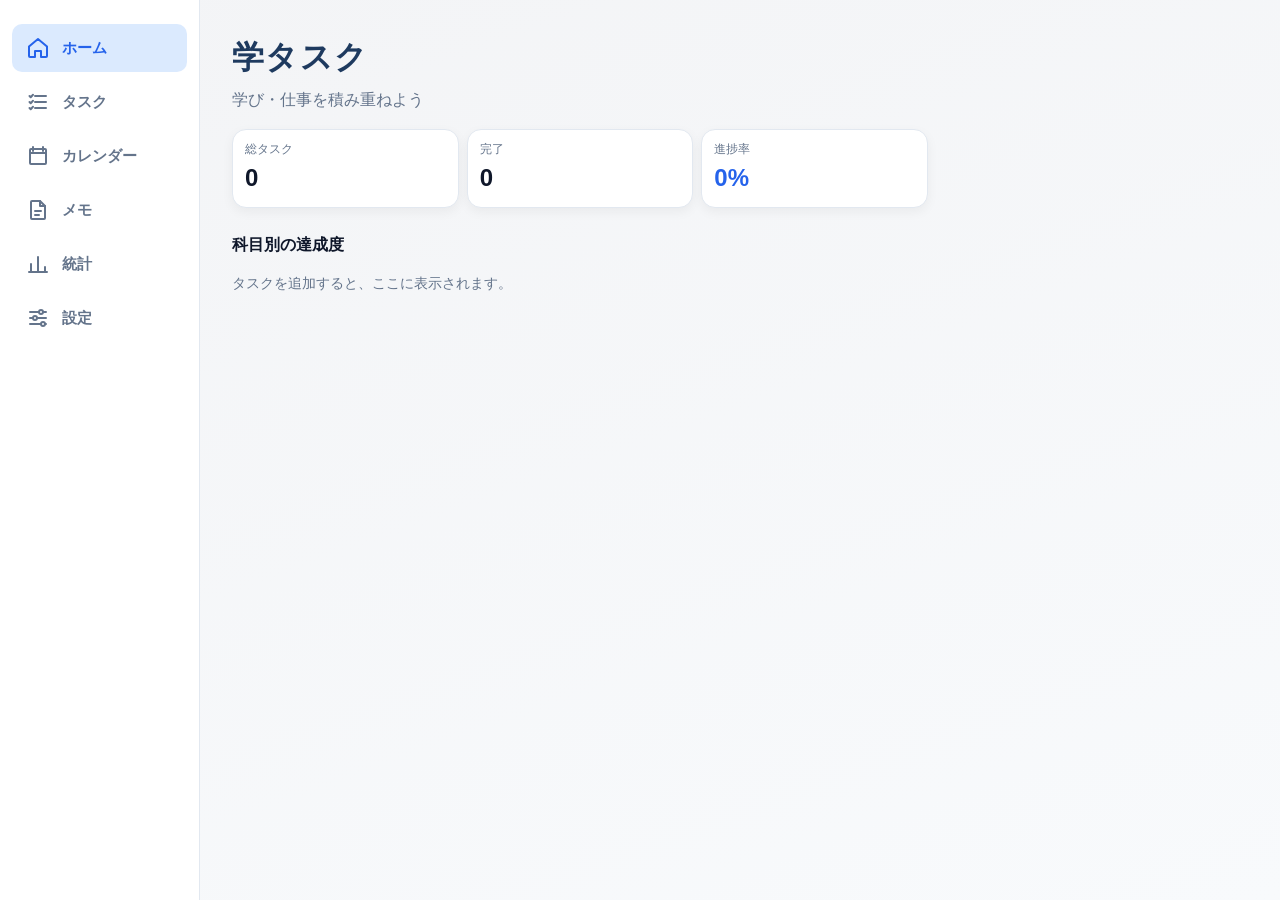
==== index.html @ af055124 "Add files via upload" ====
<!DOCTYPE html>
<html lang="ja">
<head>
  <meta charset="UTF-8">
  <meta name="viewport" content="width=device-width, initial-scale=1.0">
  <title>学タスク</title>
  <link rel="stylesheet" href="style.css">
</head>
<body>
  <h1>学タスク</h1>
  <p>学び・仕事を積み重ねよう</p>
 
  <div class="summary">
    <div><small>総タスク</small><b id="sumTotal">0</b></div>
    <div><small>完了</small><b id="sumDone">0</b></div>
    <div><small>進捗率</small><b id="sumRate">0%</b></div>
  </div>
 
  <h2>科目別の達成度</h2>
  <div id="catBars"></div>
 
  
     <nav class="tabbar">
    <a href="index.html" class="tab on">
      <svg viewBox="0 0 24 24" aria-hidden="true">
        <path d="M3 10.5 12 3l9 7.5V20a1 1 0 0 1-1 1h-5v-6H9v6H4a1 1 0 0 1-1-1z"/>
      </svg>
      <span>ホーム</span>
    </a>
    <a href="tasks.html" class="tab">
      <svg viewBox="0 0 24 24" aria-hidden="true">
        <path d="M9 6h11M9 12h11M9 18h11"/>
        <path d="m3.5 6 1.2 1.2L7 4.8M3.5 12l1.2 1.2L7 10.8M3.5 18l1.2 1.2L7 16.8"/>
      </svg>
      <span>タスク</span>
    </a>
     <a href="calendar.html" class="tab">
      <svg viewBox="0 0 24 24" aria-hidden="true">
        <path d="M7 3v4M17 3v4M4 9h16"/>
        <path d="M5 5h14a1 1 0 0 1 1 1v13a1 1 0 0 1-1 1H5a1 1 0 0 1-1-1V6a1 1 0 0 1 1-1z"/>
      </svg>
      <span>カレンダー</span>
    </a>
    <a href="memo.html" class="tab">
      <svg viewBox="0 0 24 24" aria-hidden="true">
        <path d="M14 3H6a1 1 0 0 0-1 1v16a1 1 0 0 0 1 1h12a1 1 0 0 0 1-1V8z"/>
        <path d="M14 3v5h5M9 13h6M9 17h4"/>
      </svg>
      <span>メモ</span>
    </a>
     <a href="stats.html" class="tab">
      <svg viewBox="0 0 24 24" aria-hidden="true">
        <path d="M5 20v-8M12 20V5M19 20v-5M3 20h18"/>
      </svg>
      <span>統計</span>
    </a>
      <a href="settings.html" class="tab">
      <svg viewBox="0 0 24 24" aria-hidden="true">
        <path d="M4 6h9M17 6h3M4 12h3M11 12h9M4 18h11M19 18h1"/>
        <circle cx="15" cy="6" r="2"/>
        <circle cx="9" cy="12" r="2"/>
        <circle cx="17" cy="18" r="2"/>
      </svg>
      <span>設定</span>
    </a>
    </nav>
 
  <script src="common.js"></script>
  <script src="home.js"></script>
</body>
</html>
---- style.css ----
/* ▼ 色をまとめて管理する（変えたいときは、ここだけ直す） */
:root {
  --bg1: #f3f4f6;       /* 背景（薄いグレー） */
  --bg2: #f8fafc;
  --card: #ffffff;      /* カードの白 */
  --ink: #0f172a;       /* 文字色（ネイビー寄りの黒） */
  --sub: #64748b;       /* 薄い文字色 */
  --accent: #2563eb;    /* メインの青（ボタン、バー） */
  --soft: #dbeafe;      /* 薄い青（バーの背景など） */
  --line: #e2e8f0;      /* 線の色 */
  --warn: #dc2626;      /* 削除など、注意の色 */
  --navy: #1e3a5f;      /* ディープネイビー（見出し） */
  --on: #ffffff;        /* ボタンの文字色 */
}
 
/* ▼ ダークモード（端末の設定が暗いときだけ使う色） */
@media (prefers-color-scheme: dark) {
  :root {
    --bg1: #0b1220;
    --bg2: #0f172a;
    --card: #111c33;
    --ink: #e2e8f0;
    --sub: #94a3b8;
    --accent: #60a5fa;
    --soft: #1e3a5f;
    --line: #1f2d4a;
    --warn: #f87171;
    --navy: #93c5fd;
    --on: #0b1220;
  }
}
 
* { box-sizing: border-box; }
 
/* ▼ ページ全体 */
body {
  font-family: "Hiragino Sans", "Yu Gothic", "Meiryo", sans-serif;
  color: var(--ink);
  background: linear-gradient(160deg, var(--bg1), var(--bg2));
  background-attachment: fixed;   /* スクロールしても背景を動かさない */
  max-width: 560px;
  margin: 0 auto;
  padding: 24px 16px 96px;        /* 下は、タブに隠れないよう広めにする */
  line-height: 1.6;
}
 
h1 { margin: 0 0 4px; color: var(--navy); letter-spacing: .04em; }
body > p { margin: 0 0 16px; color: var(--sub); }
h2 { font-size: 16px; margin: 24px 0 8px; }
 
/* ▼ 集計カード */
.summary { display: flex; gap: 8px; margin: 16px 0; }
.summary div {
  flex: 1;
  background: var(--card);
  border: 1px solid var(--line);
  border-radius: 14px;
  padding: 10px 12px;
  box-shadow: 0 4px 12px rgba(0, 0, 0, .05);
}
.summary small { display: block; color: var(--sub); font-size: 12px; }
.summary b { font-size: 24px; }
.summary div:nth-child(3) b { color: var(--accent); }  /* 進捗率だけ強調 */
 
/* ▼ 科目別の達成度バー */
.bar-row { display: flex; align-items: center; gap: 10px; margin: 8px 0; font-size: 14px; }
.bar-row em { width: 100px; font-style: normal; white-space: nowrap; }
.bar-track { flex: 1; height: 12px; background: var(--soft); border-radius: 6px; overflow: hidden; }
.bar-fill { height: 100%; background: var(--c, var(--accent)); border-radius: 6px; transition: width .4s; }
.bar-row span { width: 48px; text-align: right; color: var(--sub); }
.empty { color: var(--sub); font-size: 14px; }
 
/* ▼ 入力欄とボタン */
.form { display: flex; gap: 8px; margin: 16px 0 8px; }
 
#taskInput {
  flex: 1;
  min-width: 0;                   /* スマホで、はみ出さないようにする */
  padding: 12px 14px;
  border: 1px solid var(--line);
  border-radius: 12px;
  background: var(--card);
  color: var(--ink);
  font-size: 16px;
}
 
button {
  padding: 10px 18px;
  border: 0;
  border-radius: 12px;
  background: var(--accent);
  color: var(--on);
  font-size: 16px;
  font-weight: bold;
  cursor: pointer;
  transition: transform .1s, filter .2s;
}
button:hover { filter: brightness(1.1); }       /* マウスを重ねると、少し明るくなる */
button:active { transform: scale(.96); }        /* 押すと、少し縮む */
 
/* ▼ フォーカス（選択中）の見た目 */
#taskInput:focus,
.options input:focus,
.options select:focus {
  outline: none;
  border-color: var(--accent);
  box-shadow: 0 0 0 3px var(--soft);
}
 
/* ▼ 科目・期限・優先度の欄 */
.options { display: flex; flex-wrap: wrap; gap: 8px; margin-bottom: 16px; }  /* 狭い画面では折り返す */
.options input,
.options select {
  padding: 8px 10px;
  border: 1px solid var(--line);
  border-radius: 10px;
  background: var(--card);
  color: var(--ink);
  font-size: 14px;
}
 
/* ▼ タスクのリスト */
ul { list-style: none; padding: 0; margin: 0; }
 
li {
  display: flex;
  align-items: center;
  gap: 12px;
  background: var(--card);
  border: 1px solid var(--line);
  border-left: 6px solid var(--c, var(--line));   /* 科目の色の線 */
  border-radius: 14px;
  padding: 12px 16px;
  margin-bottom: 8px;
  box-shadow: 0 4px 12px rgba(0, 0, 0, .05);
  transition: transform .15s;
}
li:hover { transform: translateY(-2px); }       /* マウスを重ねると、少し浮く */
 
li input[type="checkbox"] { width: 20px; height: 20px; accent-color: var(--accent); }
 
.info { flex: 1; min-width: 0; overflow-wrap: anywhere; }
.info small { display: block; color: var(--sub); }
 
li.done { opacity: .6; }                        /* 完了したタスクは、薄くする */
li.done span { text-decoration: line-through; }
 
.del { background: none; color: var(--sub); padding: 4px 10px; font-size: 20px; }
.del:hover { color: var(--warn); filter: none; }
 
/* ▼ 科目ごとの色（メインの青と混ざらないよう、HTML・CSS はピンク） */
[data-cat="Java"]      { --c: #e76f51; }
[data-cat="HTML・CSS"] { --c: #ec4899; }
[data-cat="PHP"]       { --c: #8b5cf6; }
[data-cat="SQL"]       { --c: #0e9f6e; }
[data-cat="その他"]    { --c: #94a3b8; }
 
/* ▼ 学習メモ */
.memo-form { display: flex; flex-direction: column; gap: 8px; margin-bottom: 12px; }
 
.memo-form input,
.memo-form textarea,
#memoSearch {
  width: 100%;
  padding: 12px 14px;
  border: 1px solid var(--line);
  border-radius: 12px;
  background: var(--card);
  color: var(--ink);
  font-size: 16px;
  font-family: inherit;          /* textarea にも、ページと同じ字体を使う */
}
.memo-form textarea { resize: vertical; }
#memoSearch { margin-bottom: 12px; font-size: 14px; }
 
.memo-form input:focus,
.memo-form textarea:focus,
#memoSearch:focus {
  outline: none;
  border-color: var(--accent);
  box-shadow: 0 0 0 3px var(--soft);
}
 
.memo {
  background: var(--card);
  border: 1px solid var(--line);
  border-radius: 14px;
  padding: 12px 16px;
  margin-bottom: 8px;
  box-shadow: 0 4px 12px rgba(0, 0, 0, .05);
}
.memo-head { display: flex; justify-content: space-between; align-items: center; }
.memo p { margin: 6px 0; white-space: pre-wrap; overflow-wrap: anywhere; }  /* 改行をそのまま表示する */
.memo small { color: var(--sub); }
 
/* ▼ 「元に戻す」バー（画面の下に固定する。タブと重ならない位置） */
.undo {
  position: fixed;
  left: 50%;
  bottom: 84px;
  transform: translateX(-50%);   /* 横方向の中央に寄せる */
  display: flex;
  align-items: center;
  gap: 12px;
  background: var(--ink);
  color: var(--card);
  padding: 10px 14px 10px 18px;
  border-radius: 14px;
  box-shadow: 0 6px 20px rgba(0, 0, 0, .25);
}
.undo[hidden] { display: none; }               /* hidden のときは、必ず隠す */
.undo button { padding: 6px 12px; font-size: 14px; }
 
/* ▼ バーを閉じる×ボタン（目立たせない） */
.undo .undo-close { background: none; color: var(--card); opacity: .7; padding: 4px 8px; font-size: 18px; }
 
/* ▼ 画面の切り替え */
.page[hidden] { display: none; }   /* hidden の画面は、必ず隠す */
 
/* ▼ 下のタブ */
.tabbar {
  position: fixed;
  bottom: 0;
  left: 50%;
  transform: translateX(-50%);
  width: 100%;
  max-width: 560px;
  display: flex;
  gap: 4px;
  padding: 8px;
  background: var(--card);
  border-top: 1px solid var(--line);
}
 
.tab {
  flex: 1;
  display: flex;
  flex-direction: column;   /* アイコンを上、文字を下に並べる */
  align-items: center;
  gap: 2px;
  padding: 8px 0;
  border-radius: 10px;
  color: var(--sub);
  text-decoration: none;
  font-weight: bold;
  font-size: 12px;
}
.tab.on { background: var(--soft); color: var(--accent); }  /* 今の画面のタブ */
 
/* ▼ アイコンの線の見た目（大きさを決めないと、巨大になる） */
.tab svg {
  width: 24px;
  height: 24px;
  fill: none;                 /* 塗りつぶさない */
  stroke: currentColor;       /* 文字と同じ色の線にする */
  stroke-width: 2;
  stroke-linecap: round;      /* 線の端を丸くする */
  stroke-linejoin: round;     /* 線の角を丸くする */
}

 /* ▼ カレンダー */
.cal-card {
  background: var(--card);
  border: 1px solid var(--line);
  border-radius: 14px;
  padding: 12px;
  box-shadow: 0 4px 12px rgba(0, 0, 0, .05);
}
.cal-head { display: flex; justify-content: space-between; align-items: center; margin-bottom: 8px; }
.cal-head b { font-size: 16px; }
.cal-head button { padding: 4px 14px; font-size: 20px; background: var(--soft); color: var(--accent); }
 
.cal-week,
.cal-grid { display: grid; grid-template-columns: repeat(7, 1fr); gap: 4px; }
.cal-week { text-align: center; font-size: 12px; color: var(--sub); margin-bottom: 4px; }
 
/* 日付のマス（ふつうのボタンの見た目を、上書きする） */
.cal-grid .day {
  position: relative;
  aspect-ratio: 1;
  padding: 0;
  background: var(--card);
  color: var(--ink);
  border: 1px solid var(--line);
  border-radius: 10px;
  font-size: 14px;
  font-weight: normal;
}
.cal-grid .day.today { border-color: var(--accent); font-weight: bold; }
.cal-grid .day.sel { background: var(--accent); color: var(--on); }
 
.dots { position: absolute; bottom: 4px; left: 0; right: 0; display: flex; justify-content: center; gap: 2px; }
.dot { width: 6px; height: 6px; border-radius: 50%; background: var(--c, var(--sub)); }
.day.sel .dot { box-shadow: 0 0 0 1px var(--on); }  /* 選択中の青い背景でも、点が見えるように縁を付ける */
.today-btn { margin-top: 10px; width: 100%; padding: 8px; font-size: 14px; background: var(--soft); color: var(--accent); }



/* ▼ 統計：円グラフ */
.ring-card {
  display: flex;
  align-items: center;
  gap: 16px;
  background: var(--card);
  border: 1px solid var(--line);
  border-radius: 14px;
  padding: 16px;
  box-shadow: 0 4px 12px rgba(0, 0, 0, .05);
}
.ring {
  --p: 0;                       /* JavaScriptが、進捗率の数字を入れる */
  position: relative;
  flex: none;
  width: 110px;
  height: 110px;
  border-radius: 50%;
  background: conic-gradient(var(--accent) calc(var(--p) * 1%), var(--soft) 0);
  display: grid;
  place-items: center;
}
.ring::before {                  /* 真ん中を白く抜いて、輪にする */
  content: "";
  position: absolute;
  inset: 12px;
  background: var(--card);
  border-radius: 50%;
}
.ring b { position: relative; font-size: 24px; }
.ring-card p { margin: 0; color: var(--sub); }
 
/* ▼ 統計：4つの数字 */
.stat-grid { display: grid; grid-template-columns: 1fr 1fr; gap: 8px; margin: 12px 0; }
.stat-grid div {
  background: var(--card);
  border: 1px solid var(--line);
  border-radius: 14px;
  padding: 10px 12px;
  box-shadow: 0 4px 12px rgba(0, 0, 0, .05);
}
.stat-grid small { display: block; color: var(--sub); font-size: 12px; }
.stat-grid b { font-size: 24px; }

/* ▼ 設定 */
.set-card {
  background: var(--card);
  border: 1px solid var(--line);
  border-radius: 14px;
  padding: 14px 16px;
  margin-bottom: 12px;
  box-shadow: 0 4px 12px rgba(0, 0, 0, .05);
}
.set-card h2 { margin: 0 0 8px; }
.set-note { margin: 0 0 10px; color: var(--sub); font-size: 14px; }
.set-row { display: flex; gap: 8px; }
.set-row.wrap { flex-wrap: wrap; }
 
#nameInput {
  flex: 1;
  min-width: 0;
  padding: 10px 14px;
  border: 1px solid var(--line);
  border-radius: 12px;
  background: var(--card);
  color: var(--ink);
  font-size: 16px;
}
#nameInput:focus { outline: none; border-color: var(--accent); box-shadow: 0 0 0 3px var(--soft); }
 
.btn-sub { background: var(--soft); color: var(--accent); }
.btn-danger { background: none; border: 1px solid var(--warn); color: var(--warn); font-size: 14px; }
.file-btn {                    /* 「読み込む」を、ボタンと同じ見た目にする */
  display: inline-block;
  padding: 10px 18px;
  border-radius: 12px;
  font-weight: bold;
  cursor: pointer;
}
.set-msg { color: var(--accent); min-height: 1.6em; }
 
/* ▼ スマホで、6つのタブが、窮屈にならないようにする */
@media (max-width: 480px) {
  .tab { font-size: 10px; }
}


/* ▼ 期限の通知 */
.reminder {
  position: relative;
  background: var(--soft);
  border: 1px solid var(--accent);
  border-radius: 14px;
  padding: 10px 40px 10px 14px;   /* 右は、閉じるボタンの分 */
  margin: 0 0 16px;
  font-size: 14px;
}
.reminder p { margin: 2px 0; overflow-wrap: anywhere; }
.reminder b { color: var(--accent); }
.reminder-close {
  position: absolute;
  top: 6px;
  right: 6px;
  padding: 2px 8px;
  background: none;
  color: var(--sub);
  font-size: 18px;
}


/* ▼ 広い画面（900px以上）では、タブを左のサイドバーにする */
@media (min-width: 900px) {
 
  /* サイドバー本体 */
  .tabbar {
    top: 0;
    bottom: 0;
    left: 0;
    transform: none;            /* 中央寄せを解除する */
    width: 200px;
    max-width: none;
    flex-direction: column;     /* タブを縦に並べる */
    justify-content: flex-start;
    gap: 6px;
    padding: 24px 12px;
    border-top: 0;
    border-right: 1px solid var(--line);
  }
 

  /* タブ1つ分：アイコンを左、文字を右に並べる */
  .tab {
    flex: none;
    flex-direction: row;
    justify-content: flex-start;
    gap: 12px;
    padding: 12px 14px;
    font-size: 15px;
  }
 
  /* 本文を、サイドバーの右側に置く */
  body {
    max-width: 760px;
    margin: 0 auto 0 200px;     /* 左は、サイドバーの幅 */
    padding: 32px 32px 48px;    /* 下は、タブが横に移るので、狭くする */
  }
 
  /* 「元に戻す」バーを、下の中央あたりに置く */
  .undo {
    bottom: 24px;
    left: calc(50% + 100px);
  }
}
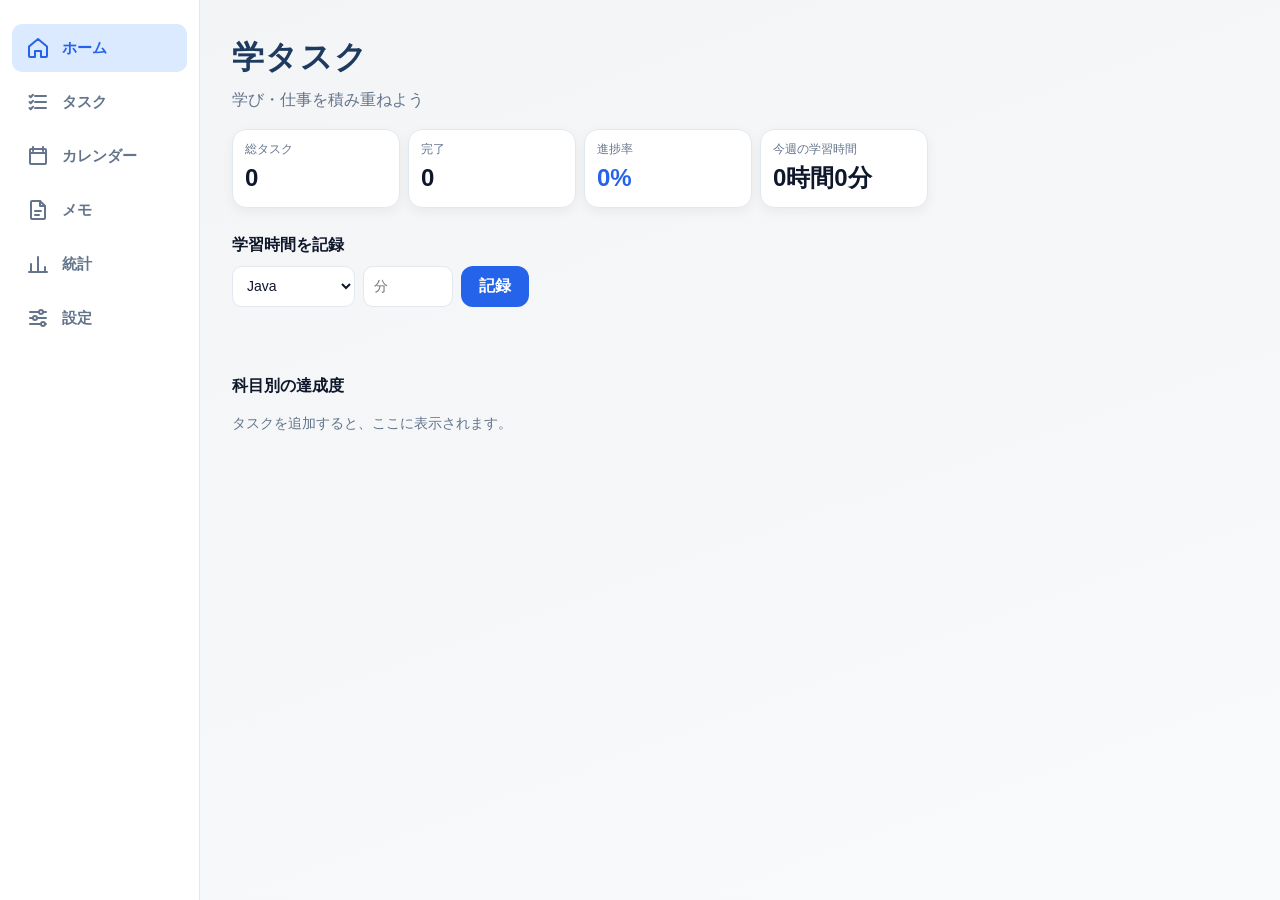
==== commit dd1c3672: "Add files via upload" ====
--- a/index.html
+++ b/index.html
@@ -14,8 +14,24 @@
     <div><small>総タスク</small><b id="sumTotal">0</b></div>
     <div><small>完了</small><b id="sumDone">0</b></div>
     <div><small>進捗率</small><b id="sumRate">0%</b></div>
+    <div><small>今週の学習時間</small><b id="sumTime">0時間0分</b></div>
   </div>
  
+   <h2>学習時間を記録</h2>
+  <div class="options">
+    <select id="logCat">
+      <option>Java</option>
+      <option>HTML・CSS</option>
+      <option>PHP</option>
+      <option>SQL</option>
+      <option>その他</option>
+    </select>
+    <input id="logMin" type="number" min="1" placeholder="分">
+    <button id="logBtn">記録</button>
+  </div>
+  <p id="logMsg" class="set-msg" role="status"></p>
+
+
   <h2>科目別の達成度</h2>
   <div id="catBars"></div>
  
--- a/style.css
+++ b/style.css
@@ -449,3 +449,12 @@
     left: calc(50% + 100px);
   }
 }
+
+/* ▼ 集計カードを、4つ並べても崩れないようにする */
+.summary {
+  display: grid;
+  grid-template-columns: repeat(auto-fit, minmax(130px, 1fr));
+}
+ 
+/* ▼ 学習時間の「分」の入力欄 */
+.options input[type="number"] { width: 90px; }
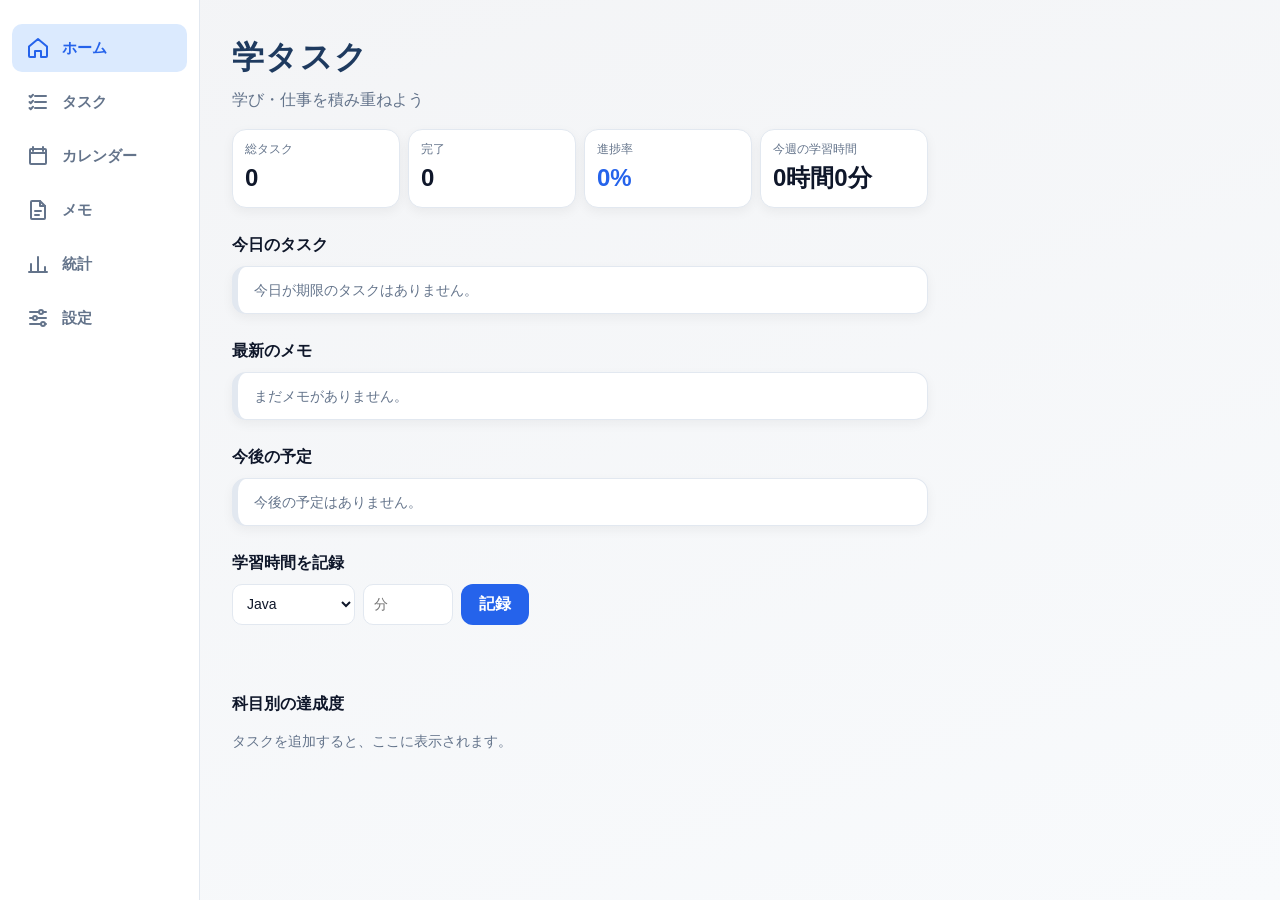
==== commit f8313238: "Add files via upload" ====
--- a/index.html
+++ b/index.html
@@ -16,8 +16,17 @@
     <div><small>進捗率</small><b id="sumRate">0%</b></div>
     <div><small>今週の学習時間</small><b id="sumTime">0時間0分</b></div>
   </div>
- 
-   <h2>学習時間を記録</h2>
+
+  <h2>今日のタスク</h2>
+  <ul id="todayList"></ul>
+
+  <h2>最新のメモ</h2>
+  <ul id="latestMemo"></ul>
+
+  <h2>今後の予定</h2>
+  <ul id="upcomingList"></ul>
+  
+  <h2>学習時間を記録</h2>
   <div class="options">
     <select id="logCat">
       <option>Java</option>
--- a/style.css
+++ b/style.css
@@ -405,7 +405,79 @@
   font-size: 18px;
 }
 
-
+/* ▼ 保存されているデータの件数 */
+.data-grid { display: grid; grid-template-columns: repeat(auto-fit, minmax(120px, 1fr)); gap: 8px; margin-bottom: 8px; }
+.data-grid div { background: var(--bg1); border: 1px solid var(--line); border-radius: 12px; padding: 8px 12px; }
+.data-grid small { display: block; color: var(--sub); font-size: 12px; }
+.data-grid b { font-size: 20px; }
+
+
+/* ▼ タスクの編集 */
+.edit { background: none; color: var(--accent); padding: 4px 10px; font-size: 14px; }
+.edit:hover { filter: none; text-decoration: underline; }
+ 
+li.editing { flex-direction: column; align-items: stretch; gap: 8px; }
+li.editing:hover { transform: none; }          /* 編集中は、浮かないようにする */
+ 
+.edit-text {
+  width: 100%;
+  padding: 10px 12px;
+  border: 1px solid var(--line);
+  border-radius: 10px;
+  background: var(--card);
+  color: var(--ink);
+  font-size: 16px;
+}
+.edit-row { display: flex; flex-wrap: wrap; gap: 8px; }
+.edit-row select,
+.edit-row input {
+  padding: 8px 10px;
+  border: 1px solid var(--line);
+  border-radius: 10px;
+  background: var(--card);
+  color: var(--ink);
+  font-size: 14px;
+}
+.edit-actions { display: flex; gap: 8px; }
+.edit-actions button { padding: 8px 16px; font-size: 14px; }
+ 
+.edit-text:focus,
+.edit-row select:focus,
+.edit-row input:focus {
+  outline: none;
+  border-color: var(--accent);
+  box-shadow: 0 0 0 3px var(--soft);
+}
+
+
+/* ▼ 検索と絞り込み */
+.filter { display: flex; flex-wrap: wrap; gap: 8px; margin-bottom: 4px; }
+.filter input[type="search"] {
+  flex: 1;
+  min-width: 160px;
+  padding: 10px 12px;
+  border: 1px solid var(--line);
+  border-radius: 10px;
+  background: var(--card);
+  color: var(--ink);
+  font-size: 14px;
+}
+.filter select {
+  padding: 10px 12px;
+  border: 1px solid var(--line);
+  border-radius: 10px;
+  background: var(--card);
+  color: var(--ink);
+  font-size: 14px;
+}
+.filter input:focus,
+.filter select:focus {
+  outline: none;
+  border-color: var(--accent);
+  box-shadow: 0 0 0 3px var(--soft);
+}
+.filter button { padding: 8px 14px; font-size: 14px; }
+ 
 /* ▼ 広い画面（900px以上）では、タブを左のサイドバーにする */
 @media (min-width: 900px) {
  
